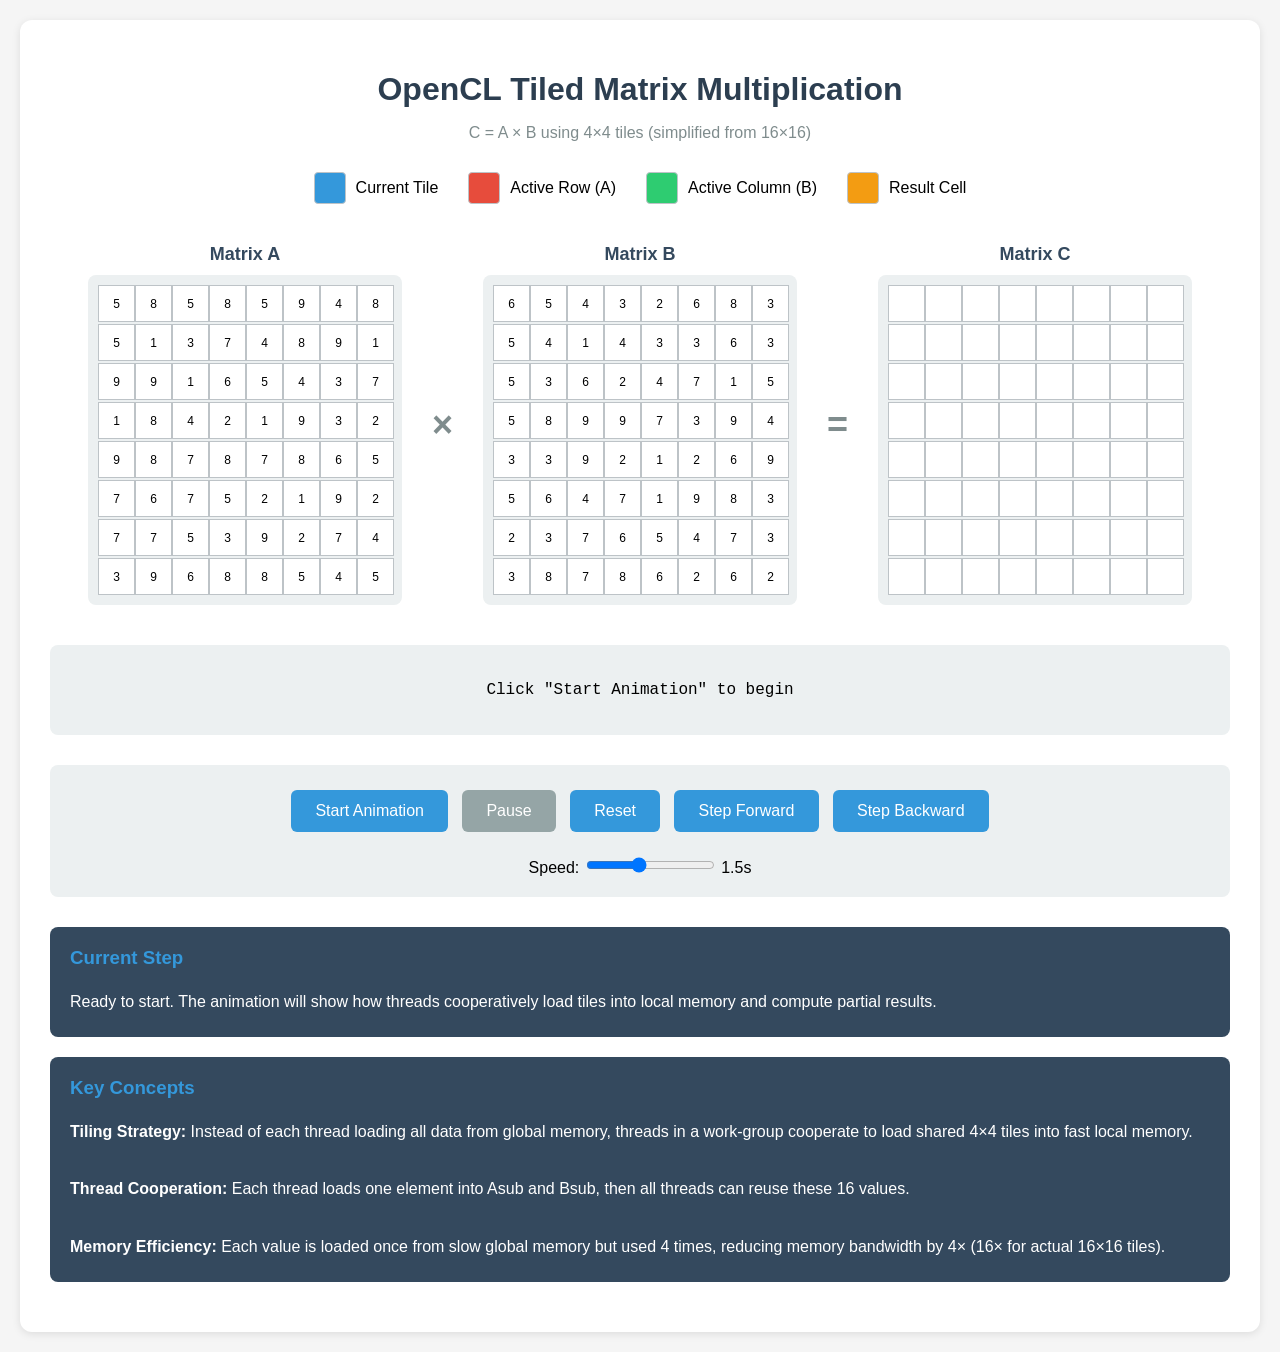
==== tiledmatmultvis/index.html @ 3bfc8d79 "mat mult in folder" ====
<!DOCTYPE html>
<html lang="en">
<head>
    <meta charset="UTF-8">
    <meta name="viewport" content="width=device-width, initial-scale=1.0">
    <title>Tiled Matrix Multiplication Visualization</title>
    <link rel="stylesheet" href="styles.css">
</head>
<body>
    <div class="container">
        <h1>OpenCL Tiled Matrix Multiplication</h1>
        <p class="subtitle">C = A × B using 4×4 tiles (simplified from 16×16)</p>
        
        <div class="legend">
            <div class="legend-item">
                <div class="legend-box tile-highlight"></div>
                <span>Current Tile</span>
            </div>
            <div class="legend-item">
                <div class="legend-box active-row"></div>
                <span>Active Row (A)</span>
            </div>
            <div class="legend-item">
                <div class="legend-box active-col"></div>
                <span>Active Column (B)</span>
            </div>
            <div class="legend-item">
                <div class="legend-box result-cell"></div>
                <span>Result Cell</span>
            </div>
        </div>
        
        <div class="visualization" id="visualization"></div>
        
        <div class="computation" id="computation">Click "Start Animation" to begin</div>
        
        <div class="controls">
            <button id="startBtn" onclick="startAnimation()">Start Animation</button>
            <button id="pauseBtn" onclick="pauseAnimation()" disabled>Pause</button>
            <button id="resetBtn" onclick="resetAnimation()">Reset</button>
            <button onclick="stepForward()">Step Forward</button>
            <button onclick="stepBackward()">Step Backward</button>
            <br><br>
            <label>Speed: </label>
            <input type="range" id="speedSlider" min="500" max="3000" value="1500" step="100">
            <span id="speedLabel">1.5s</span>
        </div>
        
        <div class="info-panel">
            <h3>Current Step</h3>
            <div class="step-info" id="stepInfo">
                Ready to start. The animation will show how threads cooperatively load tiles into local memory and compute partial results.
            </div>
        </div>
        
        <div class="info-panel">
            <h3>Key Concepts</h3>
            <div class="step-info">
                <strong>Tiling Strategy:</strong> Instead of each thread loading all data from global memory, threads in a work-group cooperate to load shared 4×4 tiles into fast local memory.<br><br>
                <strong>Thread Cooperation:</strong> Each thread loads one element into Asub and Bsub, then all threads can reuse these 16 values.<br><br>
                <strong>Memory Efficiency:</strong> Each value is loaded once from slow global memory but used 4 times, reducing memory bandwidth by 4× (16× for actual 16×16 tiles).
            </div>
        </div>
    </div>

    <script src="scripts.js"></script>
</body>
</html>
---- tiledmatmultvis/styles.css ----
body {
        font-family: 'Segoe UI', Tahoma, Geneva, Verdana, sans-serif;
        max-width: 1400px;
        margin: 0 auto;
        padding: 20px;
        background: #f5f5f5;
    }
    
    .container {
        background: white;
        padding: 30px;
        border-radius: 12px;
        box-shadow: 0 2px 8px rgba(0,0,0,0.1);
    }
    
    h1 {
        color: #2c3e50;
        text-align: center;
        margin-bottom: 10px;
    }
    
    .subtitle {
        text-align: center;
        color: #7f8c8d;
        margin-bottom: 30px;
    }
    
    .visualization {
        display: flex;
        justify-content: center;
        align-items: center;
        gap: 30px;
        margin: 40px 0;
        flex-wrap: wrap;
    }
    
    .matrix-container {
        text-align: center;
    }
    
    .matrix-label {
        font-weight: bold;
        margin-bottom: 10px;
        color: #34495e;
        font-size: 18px;
    }
    
    .matrix {
        display: inline-grid;
        gap: 2px;
        padding: 10px;
        background: #ecf0f1;
        border-radius: 8px;
        position: relative;
    }
    
    .cell {
        width: 35px;
        height: 35px;
        display: flex;
        align-items: center;
        justify-content: center;
        background: white;
        border: 1px solid #bdc3c7;
        font-size: 12px;
        transition: all 0.3s ease;
        cursor: pointer;
    }
    
    .cell:hover {
        transform: scale(1.1);
        z-index: 10;
        box-shadow: 0 4px 8px rgba(0,0,0,0.2);
    }
    
    .tile-highlight {
        background: #3498db !important;
        color: white;
        font-weight: bold;
    }
    
    .active-row {
        background: #e74c3c !important;
        color: white;
        font-weight: bold;
    }
    
    .active-col {
        background: #2ecc71 !important;
        color: white;
        font-weight: bold;
    }
    
    .result-cell {
        background: #f39c12 !important;
        color: white;
        font-weight: bold;
    }
    
    .operator {
        font-size: 36px;
        color: #7f8c8d;
        font-weight: bold;
    }
    
    .controls {
        text-align: center;
        margin: 30px 0;
        padding: 20px;
        background: #ecf0f1;
        border-radius: 8px;
    }
    
    button {
        padding: 12px 24px;
        margin: 5px;
        font-size: 16px;
        cursor: pointer;
        background: #3498db;
        color: white;
        border: none;
        border-radius: 6px;
        transition: background 0.3s;
    }
    
    button:hover {
        background: #2980b9;
    }
    
    button:disabled {
        background: #95a5a6;
        cursor: not-allowed;
    }
    
    .info-panel {
        background: #34495e;
        color: white;
        padding: 20px;
        border-radius: 8px;
        margin: 20px 0;
    }
    
    .info-panel h3 {
        margin-top: 0;
        color: #3498db;
    }
    
    .step-info {
        line-height: 1.8;
    }
    
    .code-highlight {
        background: #2c3e50;
        padding: 2px 6px;
        border-radius: 3px;
        font-family: 'Courier New', monospace;
        font-size: 14px;
    }
    
    .legend {
        display: flex;
        justify-content: center;
        gap: 30px;
        margin: 20px 0;
        flex-wrap: wrap;
    }
    
    .legend-item {
        display: flex;
        align-items: center;
        gap: 10px;
    }
    
    .legend-box {
        width: 30px;
        height: 30px;
        border: 1px solid #bdc3c7;
        border-radius: 4px;
    }
    
    .tile-outline {
        position: absolute;
        border: 3px solid #e74c3c;
        pointer-events: none;
        border-radius: 4px;
    }
    
    .computation {
        text-align: center;
        font-family: 'Courier New', monospace;
        font-size: 16px;
        padding: 15px;
        background: #ecf0f1;
        border-radius: 8px;
        margin: 20px 0;
        min-height: 60px;
        display: flex;
        align-items: center;
        justify-content: center;
    }
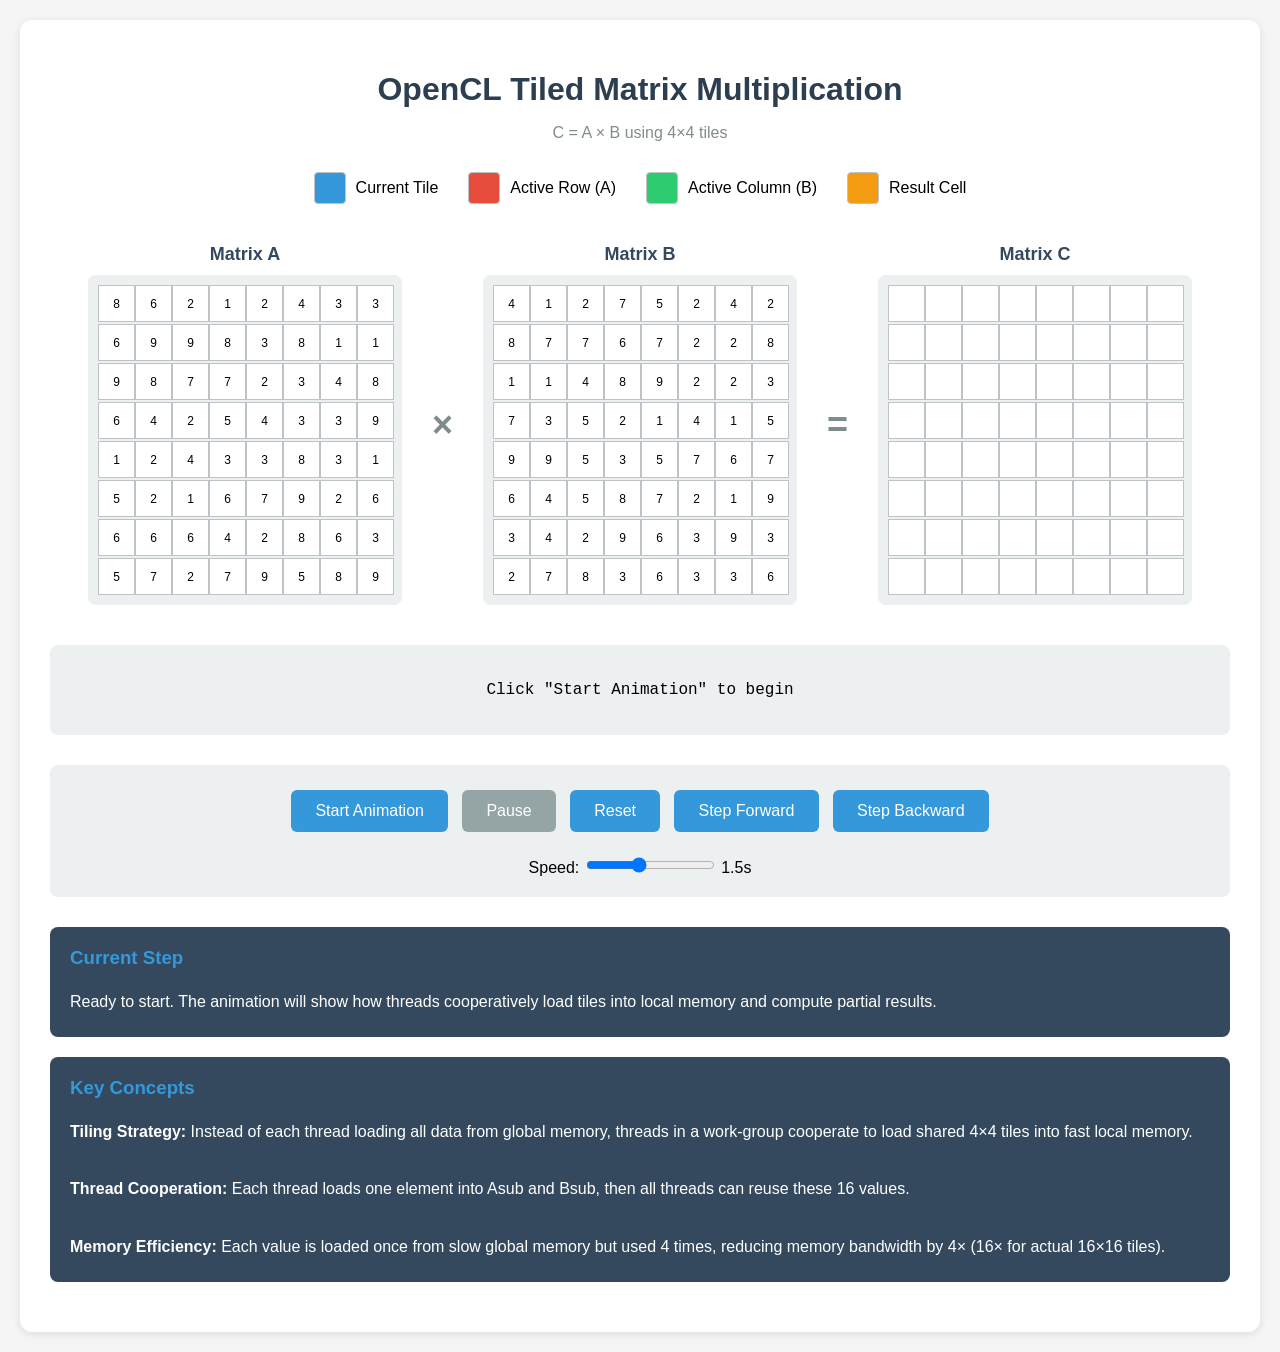
==== commit 2ac3b37c: "text fixes in mat mult" ====
--- a/tiledmatmultvis/index.html
+++ b/tiledmatmultvis/index.html
@@ -9,7 +9,7 @@
 <body>
     <div class="container">
         <h1>OpenCL Tiled Matrix Multiplication</h1>
-        <p class="subtitle">C = A × B using 4×4 tiles (simplified from 16×16)</p>
+        <p class="subtitle">C = A × B using 4×4 tiles</p>
         
         <div class="legend">
             <div class="legend-item">
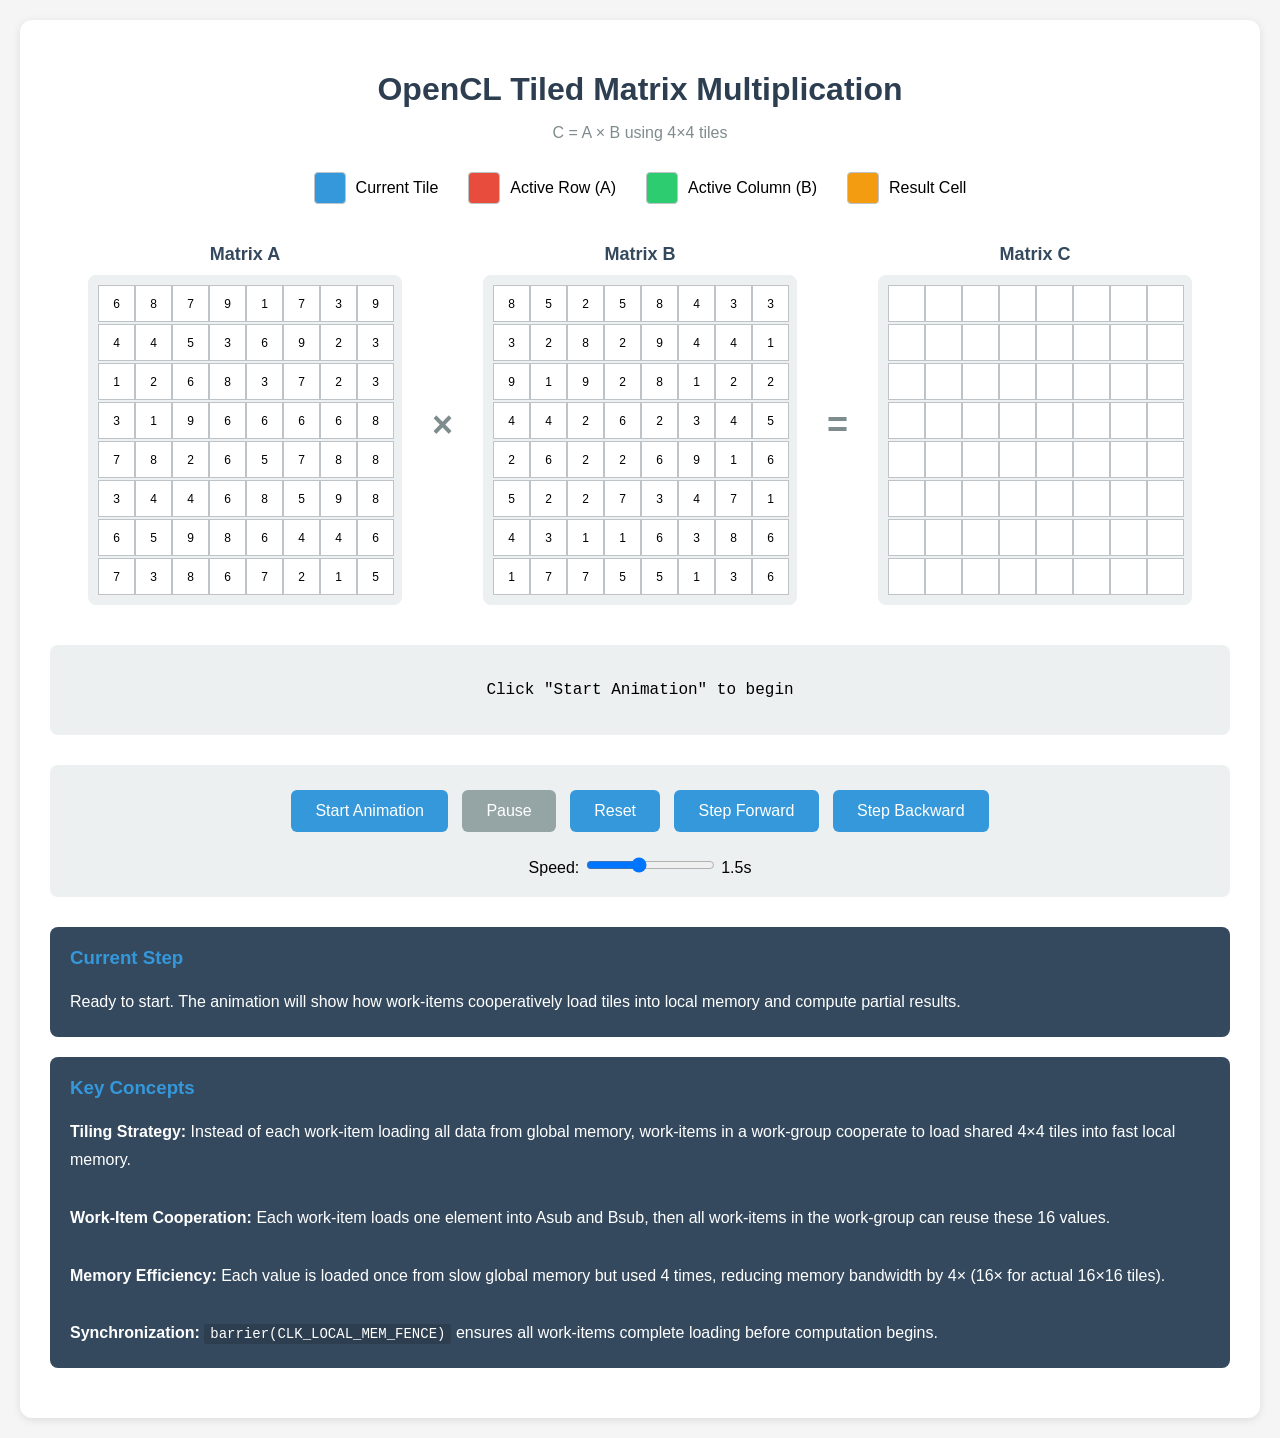
==== commit 52e5b384: "changed CUDA terminology to OpenCL" ====
--- a/tiledmatmultvis/index.html
+++ b/tiledmatmultvis/index.html
@@ -49,16 +49,17 @@
         <div class="info-panel">
             <h3>Current Step</h3>
             <div class="step-info" id="stepInfo">
-                Ready to start. The animation will show how threads cooperatively load tiles into local memory and compute partial results.
+                Ready to start. The animation will show how work-items cooperatively load tiles into local memory and compute partial results.
             </div>
         </div>
         
         <div class="info-panel">
             <h3>Key Concepts</h3>
             <div class="step-info">
-                <strong>Tiling Strategy:</strong> Instead of each thread loading all data from global memory, threads in a work-group cooperate to load shared 4×4 tiles into fast local memory.<br><br>
-                <strong>Thread Cooperation:</strong> Each thread loads one element into Asub and Bsub, then all threads can reuse these 16 values.<br><br>
-                <strong>Memory Efficiency:</strong> Each value is loaded once from slow global memory but used 4 times, reducing memory bandwidth by 4× (16× for actual 16×16 tiles).
+                <strong>Tiling Strategy:</strong> Instead of each work-item loading all data from global memory, work-items in a work-group cooperate to load shared 4×4 tiles into fast local memory.<br><br>
+                <strong>Work-Item Cooperation:</strong> Each work-item loads one element into Asub and Bsub, then all work-items in the work-group can reuse these 16 values.<br><br>
+                <strong>Memory Efficiency:</strong> Each value is loaded once from slow global memory but used 4 times, reducing memory bandwidth by 4× (16× for actual 16×16 tiles).<br><br>
+                <strong>Synchronization:</strong> <span class="code-highlight">barrier(CLK_LOCAL_MEM_FENCE)</span> ensures all work-items complete loading before computation begins.
             </div>
         </div>
     </div>
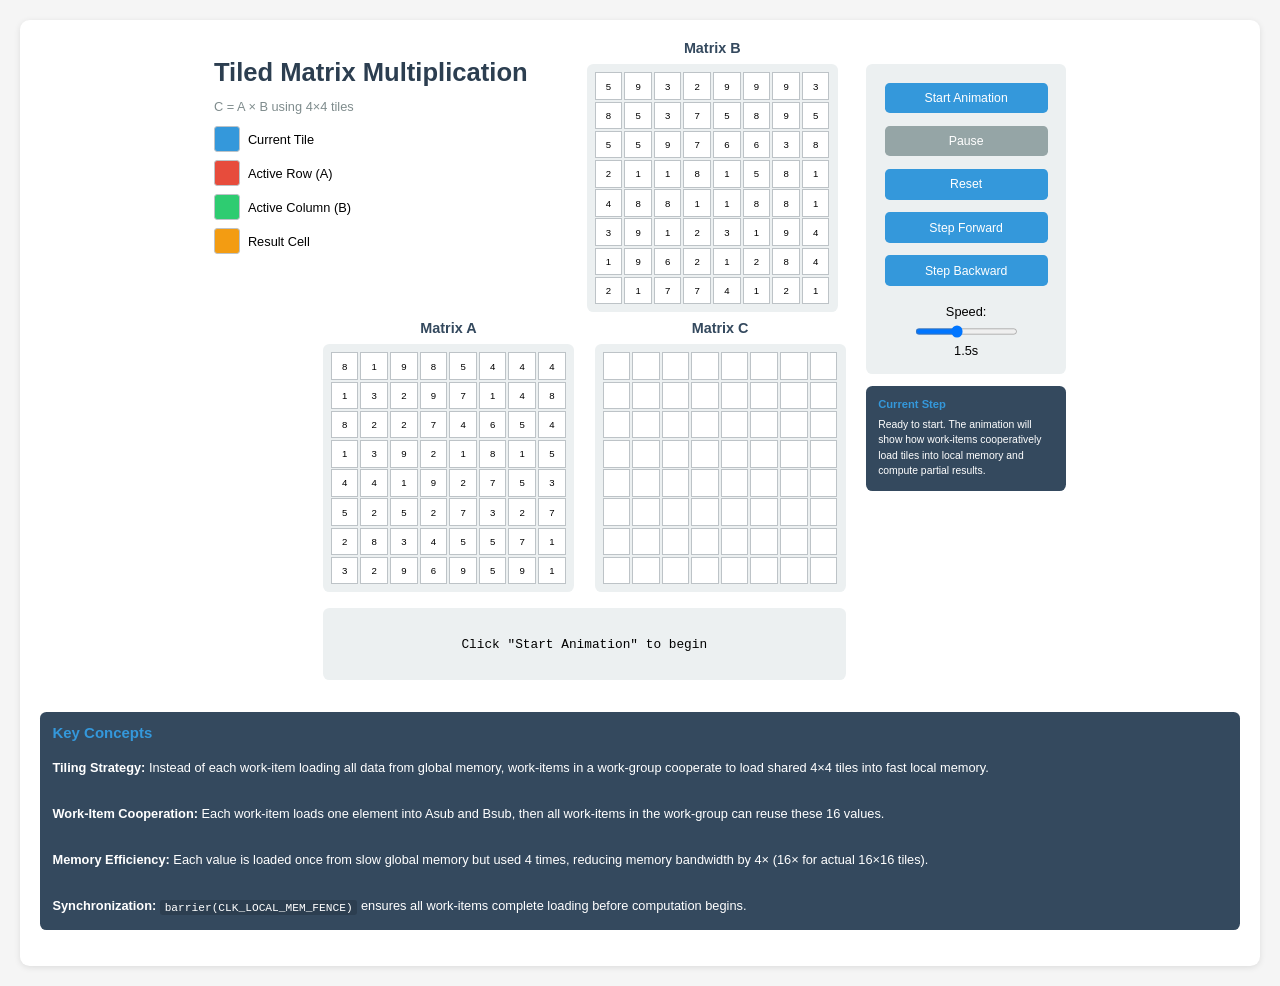
==== commit 53ae0319: "moved matrices" ====
--- a/tiledmatmultvis/index.html
+++ b/tiledmatmultvis/index.html
@@ -8,48 +8,66 @@
 </head>
 <body>
     <div class="container">
-        <h1>OpenCL Tiled Matrix Multiplication</h1>
-        <p class="subtitle">C = A × B using 4×4 tiles</p>
-        
-        <div class="legend">
-            <div class="legend-item">
-                <div class="legend-box tile-highlight"></div>
-                <span>Current Tile</span>
+        <div class="main-layout">
+            <div class="left-column">
+                <div class="title-area">
+                    <h1>Tiled Matrix Multiplication</h1>
+                    <p class="subtitle">C = A × B using 4×4 tiles</p>
+                    
+                    <div class="legend">
+                        <div class="legend-item">
+                            <div class="legend-box tile-highlight"></div>
+                            <span>Current Tile</span>
+                        </div>
+                        <div class="legend-item">
+                            <div class="legend-box active-row"></div>
+                            <span>Active Row (A)</span>
+                        </div>
+                        <div class="legend-item">
+                            <div class="legend-box active-col"></div>
+                            <span>Active Column (B)</span>
+                        </div>
+                        <div class="legend-item">
+                            <div class="legend-box result-cell"></div>
+                            <span>Result Cell</span>
+                        </div>
+                    </div>
+                </div>
             </div>
-            <div class="legend-item">
-                <div class="legend-box active-row"></div>
-                <span>Active Row (A)</span>
+            
+            <div class="center-column">
+                <div class="visualization-wrapper">
+                    <div class="top-section">
+                        <div class="spacer"></div>
+                        <div id="matrixB-container"></div>
+                    </div>
+                    <div class="bottom-section">
+                        <div id="matrixA-container"></div>
+                        <div id="matrixC-container"></div>
+                    </div>
+                </div>
+                <div class="computation" id="computation">Click "Start Animation" to begin</div>
             </div>
-            <div class="legend-item">
-                <div class="legend-box active-col"></div>
-                <span>Active Column (B)</span>
-            </div>
-            <div class="legend-item">
-                <div class="legend-box result-cell"></div>
-                <span>Result Cell</span>
-            </div>
-        </div>
-        
-        <div class="visualization" id="visualization"></div>
-        
-        <div class="computation" id="computation">Click "Start Animation" to begin</div>
-        
-        <div class="controls">
-            <button id="startBtn" onclick="startAnimation()">Start Animation</button>
-            <button id="pauseBtn" onclick="pauseAnimation()" disabled>Pause</button>
-            <button id="resetBtn" onclick="resetAnimation()">Reset</button>
-            <button onclick="stepForward()">Step Forward</button>
-            <button onclick="stepBackward()">Step Backward</button>
-            <br><br>
-            <label>Speed: </label>
-            <input type="range" id="speedSlider" min="500" max="3000" value="1500" step="100">
-            <span id="speedLabel">1.5s</span>
-        </div>
-        
-        <div class="info-panel">
-            <h3>Current Step</h3>
-            <div class="step-info" id="stepInfo">
-                Ready to start. The animation will show how work-items cooperatively load tiles into local memory and compute partial results.
+            
+            <div class="right-column">
+                <div class="controls">
+                    <button id="startBtn" onclick="startAnimation()">Start Animation</button>
+                    <button id="pauseBtn" onclick="pauseAnimation()" disabled>Pause</button>
+                    <button id="resetBtn" onclick="resetAnimation()">Reset</button>
+                    <button onclick="stepForward()">Step Forward</button>
+                    <button onclick="stepBackward()">Step Backward</button>
+                    <div class="speed-control">
+                        <label>Speed: </label>
+                        <input type="range" id="speedSlider" min="500" max="3000" value="1500" step="100">
+                        <span id="speedLabel">1.5s</span>
+                    </div>
+                </div>
+                <div class="info-panel">
+                    <h3>Current Step</h3>
+                    <div class="step-info" id="stepInfo">
+                        Ready to start. The animation will show how work-items cooperatively load tiles into local memory and compute partial results.
+                    </div>
+                </div>
             </div>
         </div>
         
--- a/tiledmatmultvis/styles.css
+++ b/tiledmatmultvis/styles.css
@@ -1,16 +1,17 @@
 body {
         font-family: 'Segoe UI', Tahoma, Geneva, Verdana, sans-serif;
-        max-width: 1400px;
+        max-width: 100%;
         margin: 0 auto;
-        padding: 20px;
+        padding: clamp(10px, 2vw, 20px);
         background: #f5f5f5;
     }
     
     .container {
         background: white;
-        padding: 30px;
+        padding: clamp(15px, 2vw, 30px);
         border-radius: 12px;
         box-shadow: 0 2px 8px rgba(0,0,0,0.1);
+        zoom: 0.8;
     }
     
     h1 {
@@ -55,14 +56,14 @@
     }
     
     .cell {
-        width: 35px;
-        height: 35px;
+        width: clamp(18px, 2.5vw, 35px);
+        height: clamp(18px, 2.5vw, 35px);
         display: flex;
         align-items: center;
         justify-content: center;
         background: white;
         border: 1px solid #bdc3c7;
-        font-size: 12px;
+        font-size: clamp(8px, 1vw, 12px);
         transition: all 0.3s ease;
         cursor: pointer;
     }
@@ -104,17 +105,26 @@
     }
     
     .controls {
-        text-align: center;
-        margin: 30px 0;
+        display: flex;
+        flex-direction: column;
+        gap: 10px;
         padding: 20px;
         background: #ecf0f1;
         border-radius: 8px;
     }
+
+    .speed-control {
+        margin-top: 10px;
+        display: flex;
+        flex-direction: column;
+        gap: 5px;
+        align-items: center;
+    }
     
     button {
-        padding: 12px 24px;
-        margin: 5px;
-        font-size: 16px;
+        padding: clamp(6px, 0.8vw, 12px) clamp(12px, 1.5vw, 24px);
+        margin: 3px;
+        font-size: clamp(12px, 1.2vw, 16px);
         cursor: pointer;
         background: #3498db;
         color: white;
@@ -135,9 +145,23 @@
     .info-panel {
         background: #34495e;
         color: white;
-        padding: 20px;
+        padding: 15px;
         border-radius: 8px;
         margin: 20px 0;
+    }
+
+    .right-column .info-panel {
+        margin: 0;
+        font-size: 13px;
+    }
+
+    .right-column .info-panel h3 {
+        font-size: 14px;
+        margin-bottom: 8px;
+    }
+
+    .right-column .step-info {
+        line-height: 1.5;
     }
     
     .info-panel h3 {
@@ -197,4 +221,81 @@
         display: flex;
         align-items: center;
         justify-content: center;
-    }+    }
+    .visualization-wrapper {
+        display: flex;
+        flex-direction: column;
+        align-items: center;
+        gap: 10px;
+        margin: 0;
+    }
+
+    .top-section {
+        display: flex;
+        gap: 0;
+        align-items: flex-end;
+    }
+
+    .bottom-section {
+        display: flex;
+        gap: clamp(10px, 2vw, 30px);
+        align-items: flex-start;
+    }
+
+    .spacer {
+        width: clamp(180px, 25vw, 345px); /* Approximate width of matrix A + padding */
+    }
+    .header-section {
+        margin-bottom: 10px;
+    }
+
+    .title-area {
+        text-align: left;
+    }
+
+    .title-area h1 {
+        text-align: left;
+        margin-bottom: 5px;
+    }
+
+    .title-area .subtitle {
+        text-align: left;
+        margin-bottom: 15px;
+    }
+
+    .legend {
+        display: flex;
+        flex-direction: column;
+        gap: 10px;
+        margin: 0;
+        align-items: flex-start;
+    }
+
+    .main-layout {
+        display: flex;
+        gap: 0;
+        align-items: flex-start;
+        justify-content: center;
+    }
+
+    .left-column {
+        flex-shrink: 0;
+        margin-right: clamp(-300px, -20vw, -100px);
+        z-index: 1;
+    }
+
+    .center-column {
+        flex-shrink: 0;
+    }
+
+    .right-column {
+        flex-shrink: 0;
+        display: flex;
+        flex-direction: column;
+        align-items: stretch;
+        margin-left: clamp(15px, 2vw, 30px);
+        margin-top: 30px;
+        gap: 15px;
+        max-width: 250px;
+    }
+
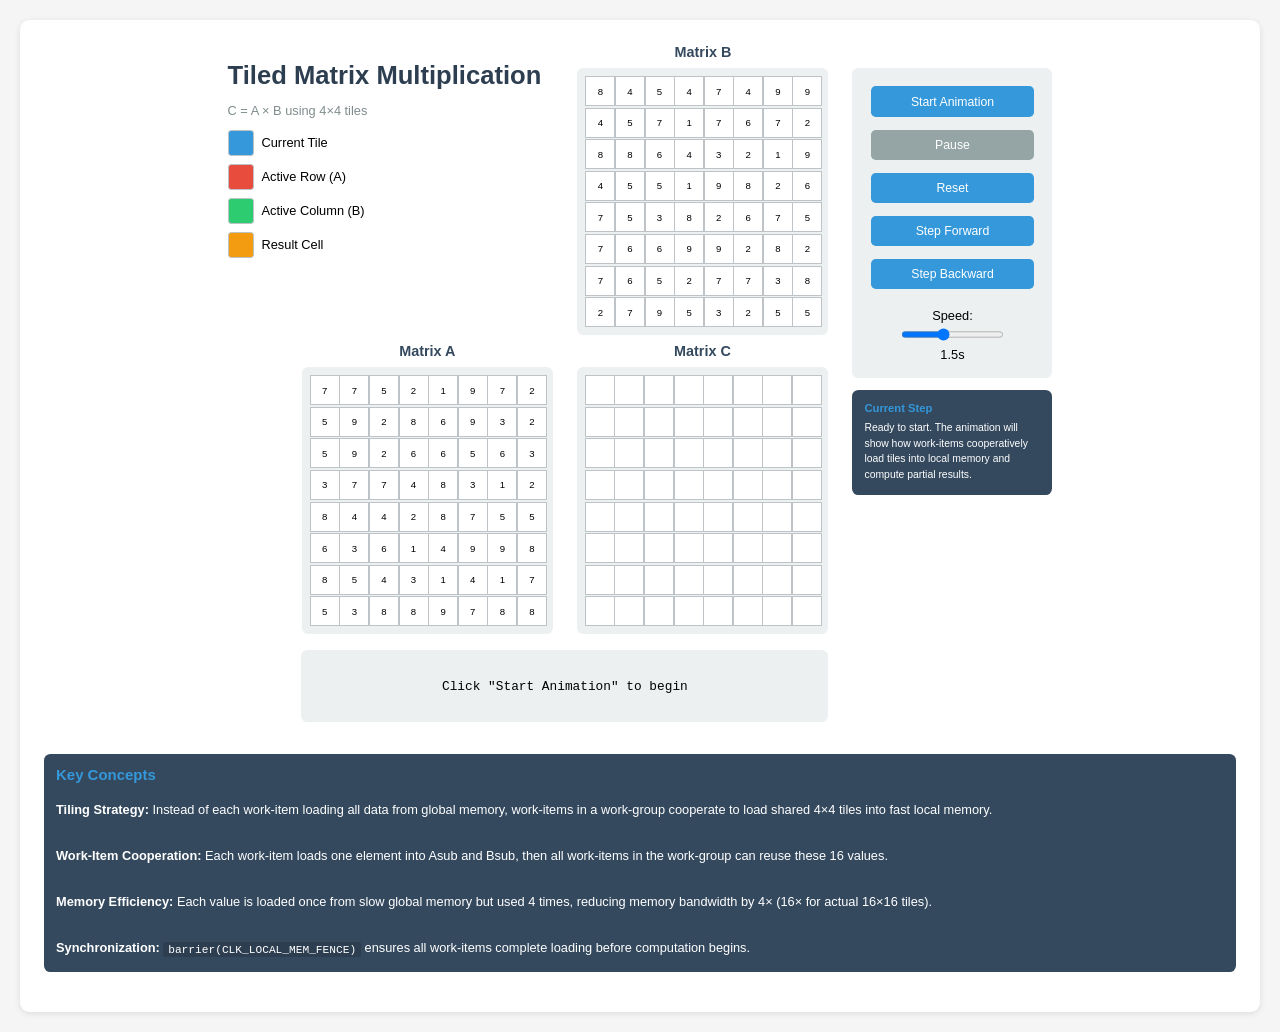
==== commit df5e0dc9: "formatting" ====
--- a/tiledmatmultvis/index.html
+++ b/tiledmatmultvis/index.html
@@ -2,7 +2,7 @@
 <html lang="en">
 <head>
     <meta charset="UTF-8">
-    <meta name="viewport" content="width=device-width, initial-scale=1.0">
+    <meta name="viewport" content="width=1400, shrink-to-fit=yes">
     <title>Tiled Matrix Multiplication Visualization</title>
     <link rel="stylesheet" href="styles.css">
 </head>
--- a/tiledmatmultvis/styles.css
+++ b/tiledmatmultvis/styles.css
@@ -2,13 +2,13 @@
         font-family: 'Segoe UI', Tahoma, Geneva, Verdana, sans-serif;
         max-width: 100%;
         margin: 0 auto;
-        padding: clamp(10px, 2vw, 20px);
+        padding: 20px;
         background: #f5f5f5;
     }
     
     .container {
         background: white;
-        padding: clamp(15px, 2vw, 30px);
+        padding: 30px;
         border-radius: 12px;
         box-shadow: 0 2px 8px rgba(0,0,0,0.1);
         zoom: 0.8;
@@ -56,14 +56,14 @@
     }
     
     .cell {
-        width: clamp(18px, 2.5vw, 35px);
-        height: clamp(18px, 2.5vw, 35px);
+        width: 35px;
+        height: 35px;
         display: flex;
         align-items: center;
         justify-content: center;
         background: white;
         border: 1px solid #bdc3c7;
-        font-size: clamp(8px, 1vw, 12px);
+        font-size: 12px;
         transition: all 0.3s ease;
         cursor: pointer;
     }
@@ -238,12 +238,12 @@
 
     .bottom-section {
         display: flex;
-        gap: clamp(10px, 2vw, 30px);
+        gap: 30px;
         align-items: flex-start;
     }
 
     .spacer {
-        width: clamp(180px, 25vw, 345px); /* Approximate width of matrix A + padding */
+        width: 345px; /* Approximate width of matrix A + padding */
     }
     .header-section {
         margin-bottom: 10px;
@@ -280,7 +280,7 @@
 
     .left-column {
         flex-shrink: 0;
-        margin-right: clamp(-300px, -20vw, -100px);
+        margin-right: -300px;
         z-index: 1;
     }
 
@@ -293,7 +293,7 @@
         display: flex;
         flex-direction: column;
         align-items: stretch;
-        margin-left: clamp(15px, 2vw, 30px);
+        margin-left: 30px;
         margin-top: 30px;
         gap: 15px;
         max-width: 250px;
